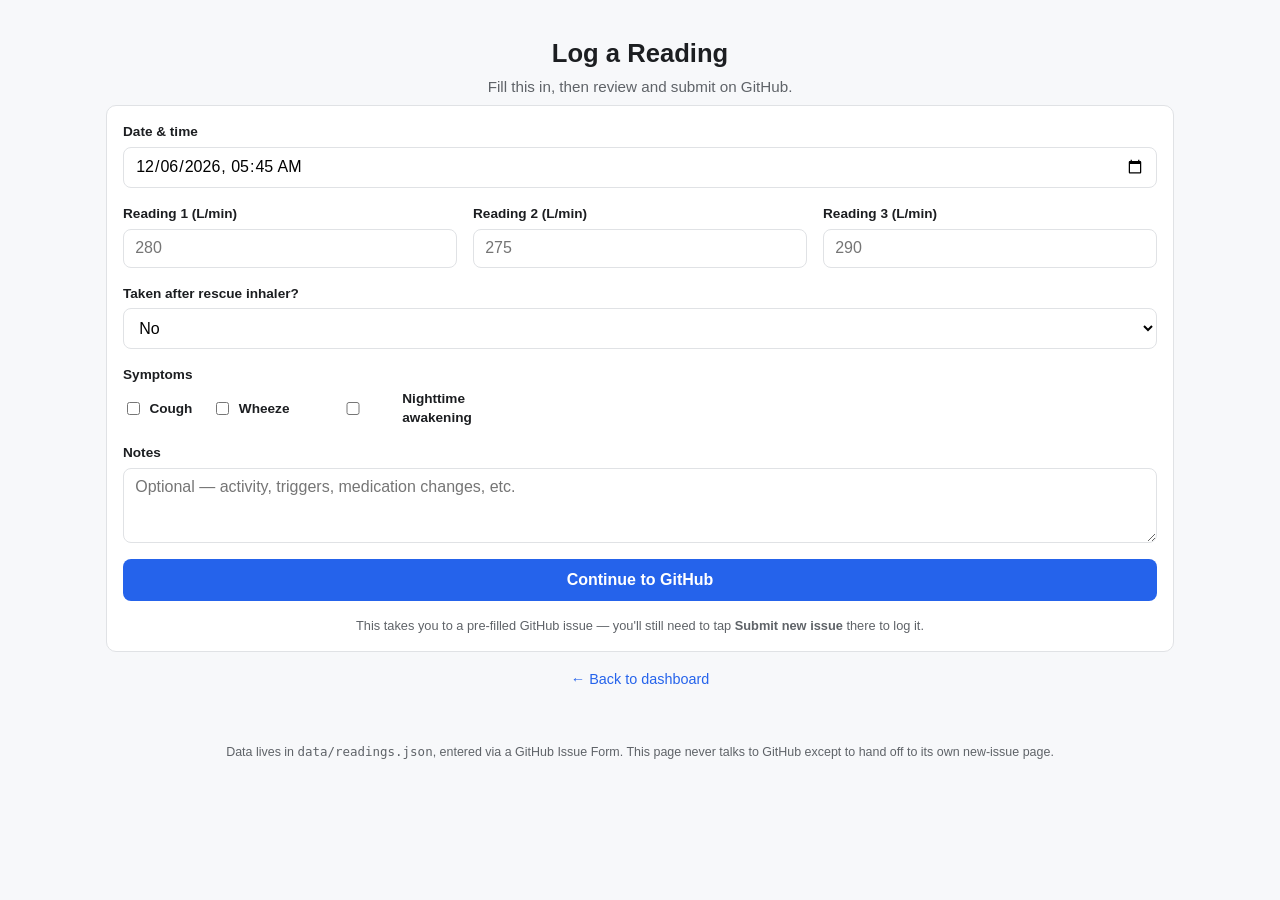
==== log.html @ c241e9ba "Remove beforeRescue — only after-rescue readings matter for tracking Dropped the "Taken before rescu" ====
<!doctype html>
<html lang="en">
<head>
  <meta charset="utf-8" />
  <meta name="viewport" content="width=device-width, initial-scale=1" />
  <title>Log a Reading — Peak Flow Tracker</title>
  <meta name="description" content="Log a peak flow reading with native date/time pickers, then finish on GitHub." />
  <link rel="stylesheet" href="assets/style.css" />
</head>
<body>
  <div class="wrap">
    <header class="site-header">
      <h1>Log a Reading</h1>
      <p>Fill this in, then review and submit on GitHub.</p>
    </header>

    <main>
      <form id="log-form" class="card form-card">
        <div class="field">
          <label for="entryDateTime">Date &amp; time</label>
          <input type="datetime-local" id="entryDateTime" required />
        </div>

        <div class="field-row">
          <div class="field">
            <label for="reading1">Reading 1 (L/min)</label>
            <input type="number" id="reading1" inputmode="numeric" placeholder="280" required />
          </div>
          <div class="field">
            <label for="reading2">Reading 2 (L/min)</label>
            <input type="number" id="reading2" inputmode="numeric" placeholder="275" required />
          </div>
          <div class="field">
            <label for="reading3">Reading 3 (L/min)</label>
            <input type="number" id="reading3" inputmode="numeric" placeholder="290" required />
          </div>
        </div>

        <div class="field">
          <label for="afterRescue">Taken after rescue inhaler?</label>
          <select id="afterRescue">
            <option value="No">No</option>
            <option value="Yes">Yes</option>
          </select>
        </div>

        <div id="after-rescue-fields" class="field-row" hidden>
          <div class="field">
            <label for="afterReading1">After-rescue reading 1</label>
            <input type="number" id="afterReading1" inputmode="numeric" placeholder="310" />
          </div>
          <div class="field">
            <label for="afterReading2">After-rescue reading 2</label>
            <input type="number" id="afterReading2" inputmode="numeric" placeholder="305" />
          </div>
          <div class="field">
            <label for="afterReading3">After-rescue reading 3</label>
            <input type="number" id="afterReading3" inputmode="numeric" placeholder="315" />
          </div>
        </div>

        <div class="field">
          <label>Symptoms</label>
          <div class="checkbox-row">
            <label class="checkbox-label"><input type="checkbox" name="symptom" value="Cough" /> Cough</label>
            <label class="checkbox-label"><input type="checkbox" name="symptom" value="Wheeze" /> Wheeze</label>
            <label class="checkbox-label"><input type="checkbox" name="symptom" value="Nighttime awakening" /> Nighttime awakening</label>
          </div>
        </div>

        <div class="field">
          <label for="notes">Notes</label>
          <textarea id="notes" rows="3" placeholder="Optional — activity, triggers, medication changes, etc."></textarea>
        </div>

        <button type="submit" class="submit-btn">Continue to GitHub</button>
        <p class="form-note">This takes you to a pre-filled GitHub issue — you'll still need to tap <strong>Submit new issue</strong> there to log it.</p>
      </form>

      <p class="back-link"><a href="index.html">&larr; Back to dashboard</a></p>
    </main>

    <footer class="site-footer">
      <p>Data lives in <code>data/readings.json</code>, entered via a GitHub Issue Form. This page never talks to GitHub except to hand off to its own new-issue page.</p>
    </footer>
  </div>

  <script src="assets/log.js"></script>
</body>
</html>
---- assets/style.css ----
:root {
  --green: #2e7d32;
  --green-bg: rgba(76, 175, 80, 0.18);
  --yellow: #b8860b;
  --yellow-bg: rgba(255, 193, 7, 0.2);
  --red: #c62828;
  --red-bg: rgba(244, 67, 54, 0.18);
  --ink: #1c1e21;
  --muted: #5f6368;
  --border: #e0e2e5;
  --bg: #f7f8fa;
  --card-bg: #ffffff;
  --accent: #2563eb;
}

* {
  box-sizing: border-box;
}

body {
  margin: 0;
  font-family: -apple-system, BlinkMacSystemFont, "Segoe UI", Roboto, Helvetica, Arial, sans-serif;
  background: var(--bg);
  color: var(--ink);
  line-height: 1.4;
}

.wrap {
  max-width: 1100px;
  margin: 0 auto;
  padding: 1rem;
}

header.site-header {
  padding: 1.25rem 1rem 0.5rem;
  text-align: center;
}

header.site-header h1 {
  margin: 0 0 0.25rem;
  font-size: 1.6rem;
}

header.site-header p {
  margin: 0;
  color: var(--muted);
  font-size: 0.95rem;
}

.header-cta {
  display: inline-block;
  margin-top: 0.75rem;
  padding: 0.5rem 1rem;
  border-radius: 999px;
  background: var(--accent);
  color: #fff;
  font-size: 0.85rem;
  font-weight: 600;
  text-decoration: none;
}

.card {
  background: var(--card-bg);
  border: 1px solid var(--border);
  border-radius: 10px;
  padding: 1rem;
  margin-bottom: 1rem;
}

.stats-grid {
  display: grid;
  grid-template-columns: repeat(2, 1fr);
  gap: 0.75rem;
}

@media (min-width: 720px) {
  .stats-grid {
    grid-template-columns: repeat(4, 1fr);
  }
}

.stat {
  background: var(--card-bg);
  border: 1px solid var(--border);
  border-radius: 10px;
  padding: 0.85rem;
  text-align: center;
}

.stat .value {
  font-size: 1.5rem;
  font-weight: 700;
}

.stat .label {
  font-size: 0.78rem;
  color: var(--muted);
  text-transform: uppercase;
  letter-spacing: 0.03em;
}

.stat.zone-green .value { color: var(--green); }
.stat.zone-yellow .value { color: var(--yellow); }
.stat.zone-red .value { color: var(--red); }

.chart-card {
  position: relative;
  height: 340px;
}

@media (min-width: 720px) {
  .chart-card {
    height: 420px;
  }
}

.legend {
  display: flex;
  flex-wrap: wrap;
  gap: 0.75rem;
  font-size: 0.8rem;
  color: var(--muted);
  margin-top: 0.5rem;
}

.legend span {
  display: inline-flex;
  align-items: center;
  gap: 0.35rem;
}

.legend .swatch {
  width: 10px;
  height: 10px;
  border-radius: 2px;
  display: inline-block;
}

.swatch.green { background: var(--green); }
.swatch.yellow { background: var(--yellow); }
.swatch.red { background: var(--red); }
.swatch.rescue { background: #ea580c; border-radius: 50%; }

.table-controls {
  display: flex;
  flex-wrap: wrap;
  gap: 0.6rem;
  margin-bottom: 0.75rem;
}

.table-controls input,
.table-controls select {
  padding: 0.5rem 0.6rem;
  border: 1px solid var(--border);
  border-radius: 8px;
  font-size: 0.9rem;
  background: #fff;
}

.table-controls input[type="text"] {
  flex: 1 1 200px;
}

.table-scroll {
  overflow-x: auto;
}

table.history {
  width: 100%;
  border-collapse: collapse;
  font-size: 0.85rem;
  min-width: 640px;
}

table.history th,
table.history td {
  padding: 0.5rem 0.6rem;
  border-bottom: 1px solid var(--border);
  text-align: left;
  white-space: nowrap;
}

table.history td.notes-cell {
  white-space: normal;
  min-width: 160px;
}

table.history th {
  cursor: pointer;
  user-select: none;
  color: var(--muted);
  font-size: 0.75rem;
  text-transform: uppercase;
  letter-spacing: 0.03em;
  position: sticky;
  top: 0;
  background: var(--card-bg);
}

table.history th.sorted::after {
  content: " \2195";
}

.zone-pill {
  display: inline-block;
  padding: 0.15rem 0.55rem;
  border-radius: 999px;
  font-size: 0.75rem;
  font-weight: 600;
}

.zone-pill.green { background: var(--green-bg); color: var(--green); }
.zone-pill.yellow { background: var(--yellow-bg); color: var(--yellow); }
.zone-pill.red { background: var(--red-bg); color: var(--red); }

.rescue-badge {
  color: #ea580c;
  font-weight: 600;
}

.empty-state {
  text-align: center;
  color: var(--muted);
  padding: 2rem 1rem;
}

footer.site-footer {
  text-align: center;
  color: var(--muted);
  font-size: 0.78rem;
  padding: 1.5rem 1rem 2rem;
}

.form-card {
  display: flex;
  flex-direction: column;
  gap: 1rem;
}

.field {
  display: flex;
  flex-direction: column;
  gap: 0.35rem;
  flex: 1 1 0;
}

.field-row {
  display: flex;
  flex-direction: column;
  gap: 1rem;
}

@media (min-width: 560px) {
  .field-row {
    flex-direction: row;
  }
}

.field-row[hidden] {
  display: none;
}

.field label {
  font-size: 0.85rem;
  font-weight: 600;
  color: var(--ink);
}

.field input,
.field select,
.field textarea {
  padding: 0.6rem 0.7rem;
  border: 1px solid var(--border);
  border-radius: 8px;
  font-size: 1rem;
  background: #fff;
  font-family: inherit;
  width: 100%;
}

.field textarea {
  resize: vertical;
}

.checkbox-row {
  display: flex;
  flex-wrap: wrap;
  gap: 0.75rem 1.25rem;
}

.checkbox-label {
  display: inline-flex;
  align-items: center;
  gap: 0.4rem;
  font-size: 0.9rem;
  font-weight: 400;
}

.submit-btn {
  padding: 0.75rem 1rem;
  border: none;
  border-radius: 8px;
  background: var(--accent);
  color: #fff;
  font-size: 1rem;
  font-weight: 600;
  cursor: pointer;
}

.submit-btn:active {
  opacity: 0.85;
}

.form-note {
  margin: 0;
  font-size: 0.8rem;
  color: var(--muted);
  text-align: center;
}

.back-link {
  text-align: center;
  margin-top: 0.5rem;
}

.back-link a {
  color: var(--accent);
  text-decoration: none;
  font-size: 0.9rem;
}
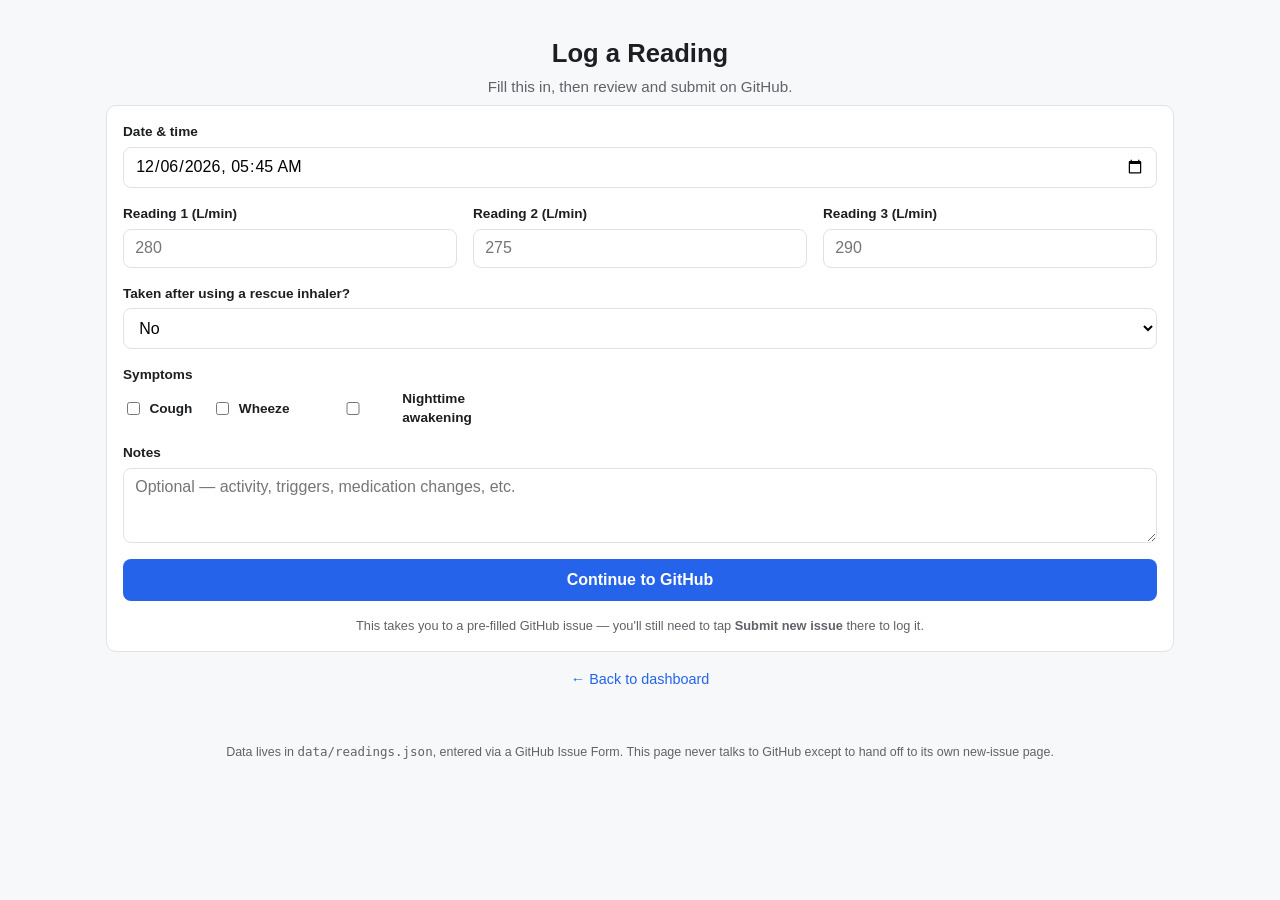
==== commit 56e42a57: "Simplify afterRescue: one set of readings, just flag if post-inhaler Dropped the embedded second rea" ====
--- a/log.html
+++ b/log.html
@@ -37,26 +37,11 @@
         </div>
 
         <div class="field">
-          <label for="afterRescue">Taken after rescue inhaler?</label>
+          <label for="afterRescue">Taken after using a rescue inhaler?</label>
           <select id="afterRescue">
             <option value="No">No</option>
             <option value="Yes">Yes</option>
           </select>
-        </div>
-
-        <div id="after-rescue-fields" class="field-row" hidden>
-          <div class="field">
-            <label for="afterReading1">After-rescue reading 1</label>
-            <input type="number" id="afterReading1" inputmode="numeric" placeholder="310" />
-          </div>
-          <div class="field">
-            <label for="afterReading2">After-rescue reading 2</label>
-            <input type="number" id="afterReading2" inputmode="numeric" placeholder="305" />
-          </div>
-          <div class="field">
-            <label for="afterReading3">After-rescue reading 3</label>
-            <input type="number" id="afterReading3" inputmode="numeric" placeholder="315" />
-          </div>
         </div>
 
         <div class="field">
--- a/assets/style.css
+++ b/assets/style.css
@@ -139,7 +139,6 @@
 .swatch.green { background: var(--green); }
 .swatch.yellow { background: var(--yellow); }
 .swatch.red { background: var(--red); }
-.swatch.rescue { background: #ea580c; border-radius: 50%; }
 
 .table-controls {
   display: flex;
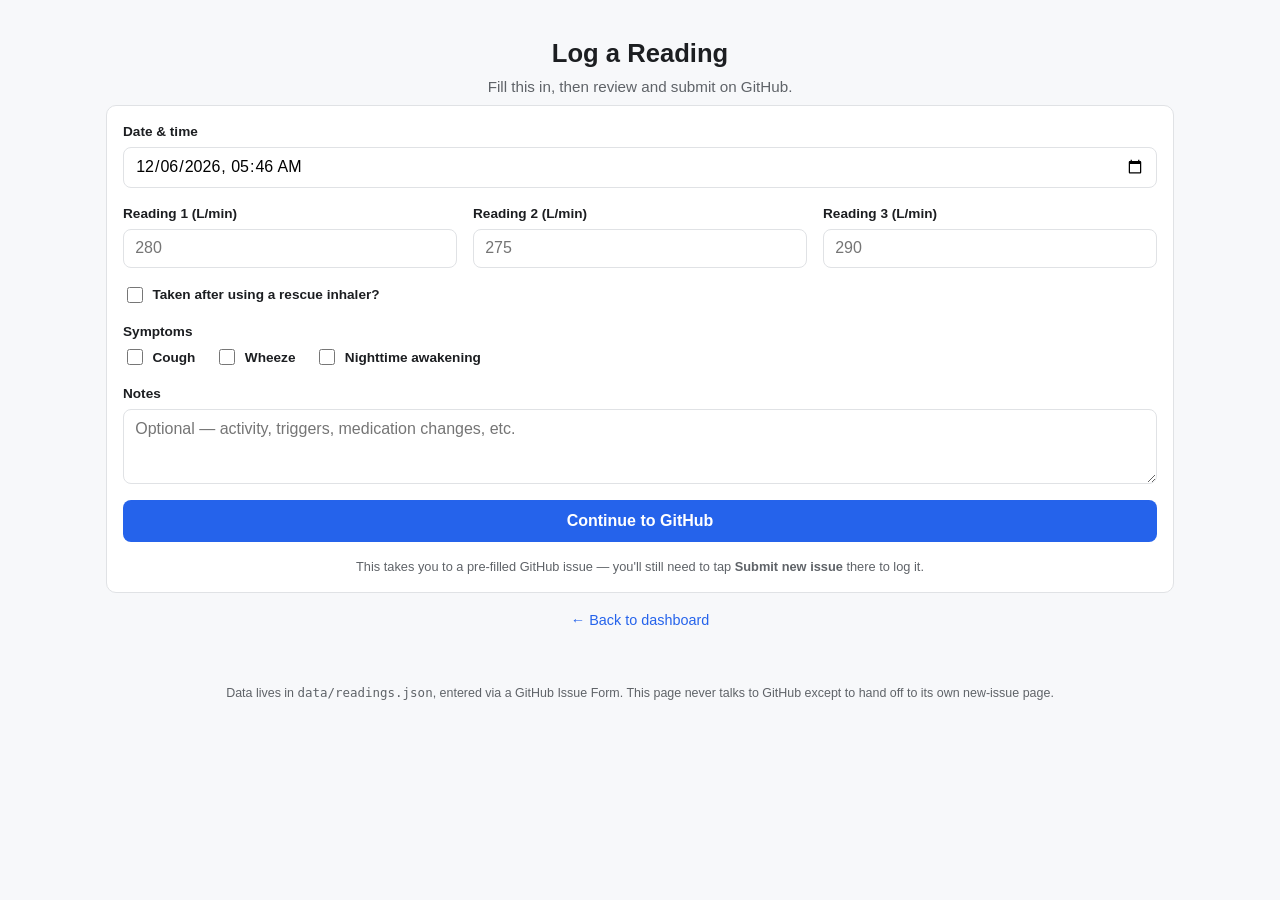
==== commit ef58ccdc: "log.html: switch afterRescue from a dropdown to a checkbox One tap instead of opening a select menu." ====
--- a/log.html
+++ b/log.html
@@ -37,11 +37,7 @@
         </div>
 
         <div class="field">
-          <label for="afterRescue">Taken after using a rescue inhaler?</label>
-          <select id="afterRescue">
-            <option value="No">No</option>
-            <option value="Yes">Yes</option>
-          </select>
+          <label class="checkbox-label"><input type="checkbox" id="afterRescue" /> Taken after using a rescue inhaler?</label>
         </div>
 
         <div class="field">
--- a/assets/style.css
+++ b/assets/style.css
@@ -265,7 +265,7 @@
   color: var(--ink);
 }
 
-.field input,
+.field input:not([type="checkbox"]):not([type="radio"]),
 .field select,
 .field textarea {
   padding: 0.6rem 0.7rem;
@@ -277,6 +277,12 @@
   width: 100%;
 }
 
+.field input[type="checkbox"] {
+  width: 16px;
+  height: 16px;
+  flex: 0 0 auto;
+}
+
 .field textarea {
   resize: vertical;
 }
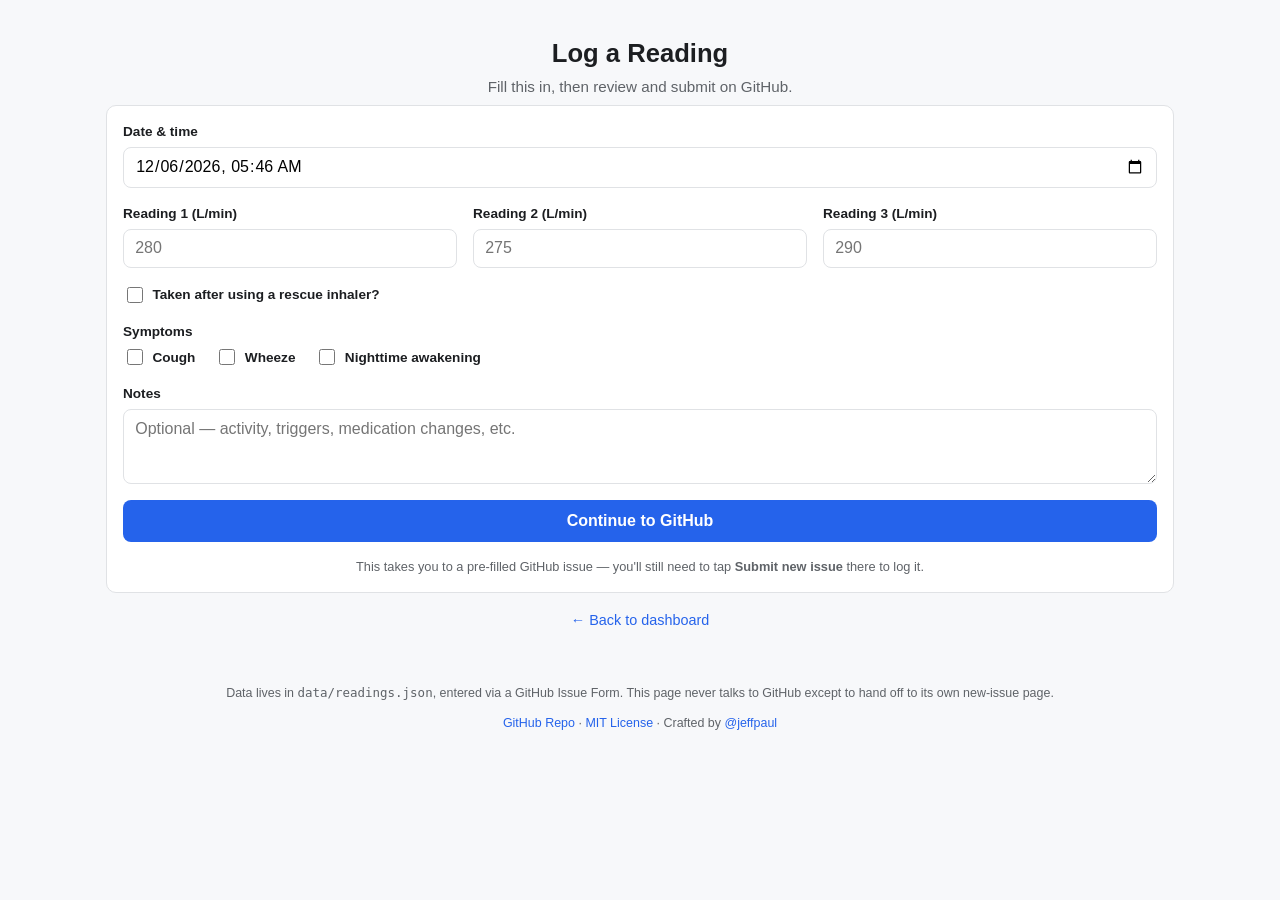
==== commit 352bfe08: "Add repo/license/credit links to the footer on both pages Footer now reads: GitHub Repo · MIT Licens" ====
--- a/log.html
+++ b/log.html
@@ -63,6 +63,13 @@
 
     <footer class="site-footer">
       <p>Data lives in <code>data/readings.json</code>, entered via a GitHub Issue Form. This page never talks to GitHub except to hand off to its own new-issue page.</p>
+      <p>
+        <a href="https://github.com/jeffpaul/peak-flow-tracker">GitHub Repo</a>
+        ·
+        <a href="https://github.com/jeffpaul/peak-flow-tracker/blob/main/LICENSE">MIT License</a>
+        ·
+        Crafted by <a href="https://github.com/jeffpaul">@jeffpaul</a>
+      </p>
     </footer>
   </div>
 
--- a/assets/style.css
+++ b/assets/style.css
@@ -223,11 +223,40 @@
   padding: 2rem 1rem;
 }
 
+.pagination {
+  display: flex;
+  align-items: center;
+  justify-content: space-between;
+  gap: 0.75rem;
+  margin-top: 0.9rem;
+  font-size: 0.85rem;
+  color: var(--muted);
+}
+
+.pagination button {
+  padding: 0.45rem 0.8rem;
+  border: 1px solid var(--border);
+  border-radius: 8px;
+  background: #fff;
+  font-size: 0.85rem;
+  cursor: pointer;
+}
+
+.pagination button:disabled {
+  opacity: 0.4;
+  cursor: default;
+}
+
 footer.site-footer {
   text-align: center;
   color: var(--muted);
   font-size: 0.78rem;
   padding: 1.5rem 1rem 2rem;
+}
+
+footer.site-footer a {
+  color: var(--accent);
+  text-decoration: none;
 }
 
 .form-card {
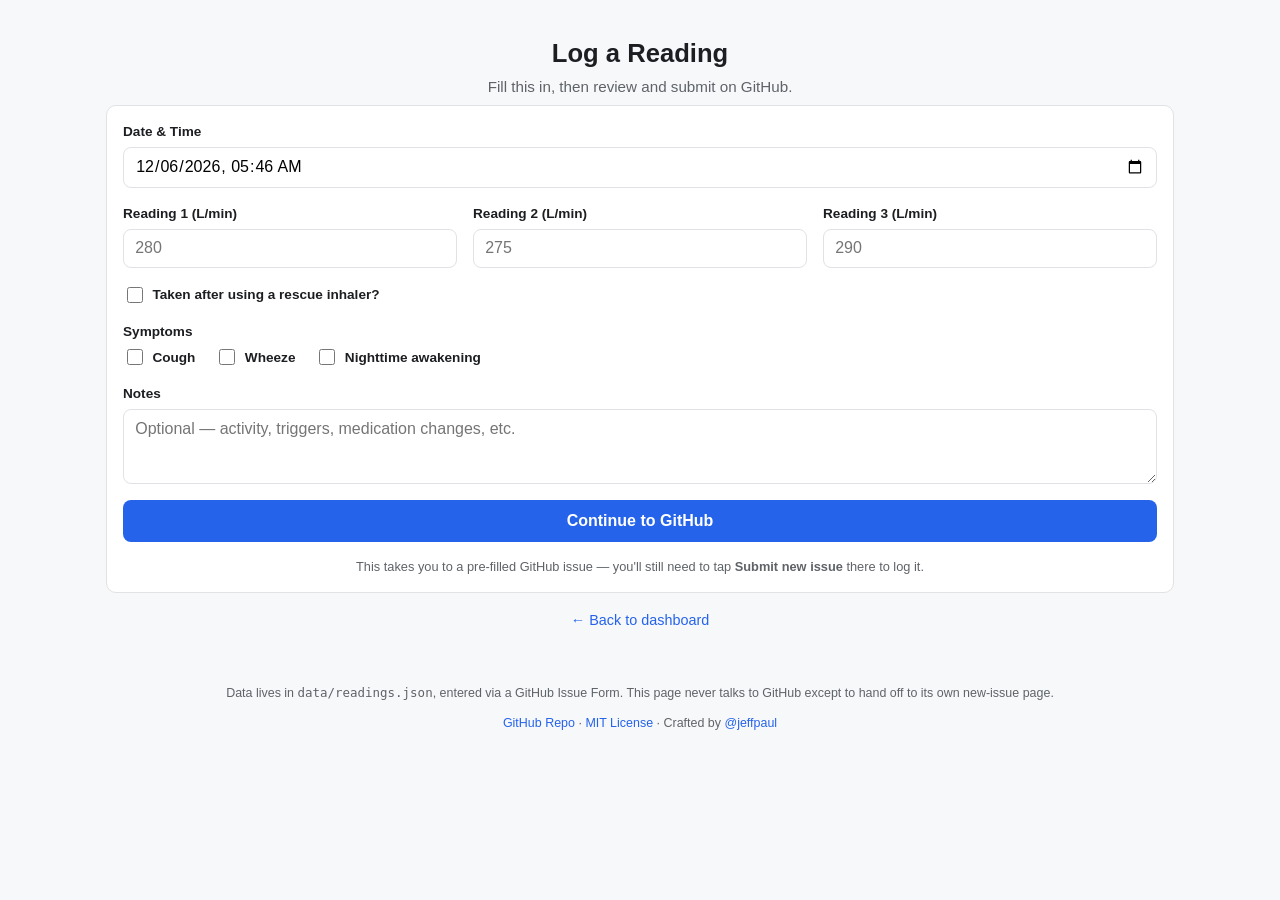
==== commit d3302d36: "log.html: capitalize "Date & Time" label, fix input width on mobile - Label now reads "Date & Time" " ====
--- a/log.html
+++ b/log.html
@@ -17,7 +17,7 @@
     <main>
       <form id="log-form" class="card form-card">
         <div class="field">
-          <label for="entryDateTime">Date &amp; time</label>
+          <label for="entryDateTime">Date &amp; Time</label>
           <input type="datetime-local" id="entryDateTime" required />
         </div>
 
--- a/assets/style.css
+++ b/assets/style.css
@@ -304,6 +304,8 @@
   background: #fff;
   font-family: inherit;
   width: 100%;
+  min-width: 0;
+  max-width: 100%;
 }
 
 .field input[type="checkbox"] {
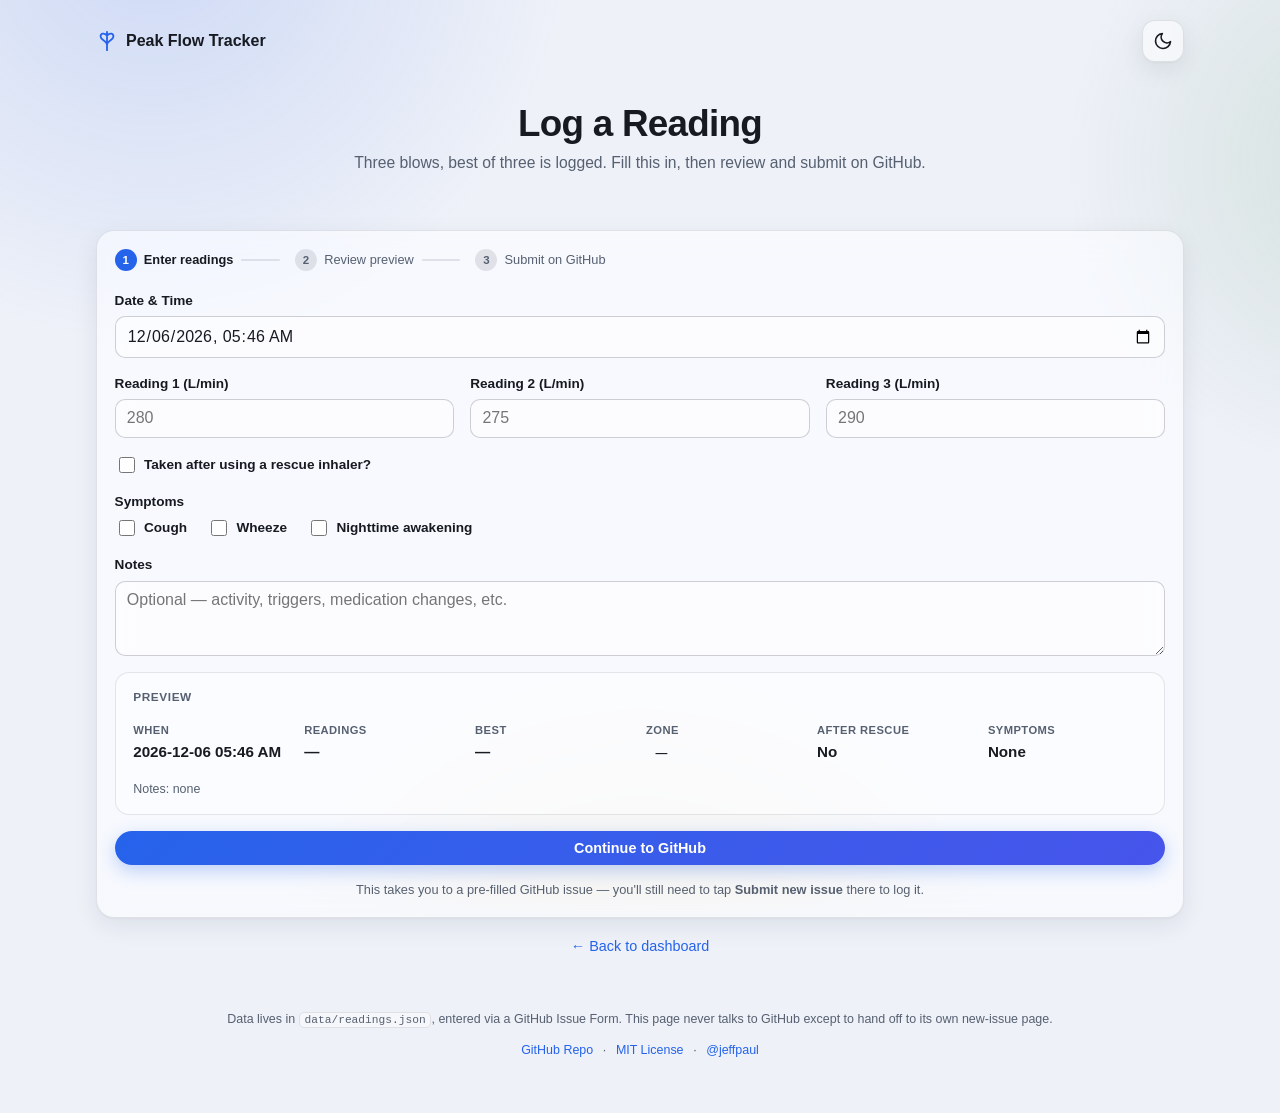
==== commit 8a66b746: "Rework dashboard and log page: stats, theming, chart types, CSV export" ====
--- a/log.html
+++ b/log.html
@@ -5,73 +5,138 @@
   <meta name="viewport" content="width=device-width, initial-scale=1" />
   <title>Log a Reading — Peak Flow Tracker</title>
   <meta name="description" content="Log a peak flow reading with native date/time pickers, then finish on GitHub." />
+  <link rel="icon" type="image/svg+xml" href="assets/favicon.svg" />
+  <link rel="apple-touch-icon" href="assets/apple-touch-icon.png" />
   <link rel="stylesheet" href="assets/style.css" />
+  <script src="assets/theme.js"></script>
 </head>
 <body>
+  <a class="skip-link" href="#main">Skip to content</a>
+
   <div class="wrap">
     <header class="site-header">
-      <h1>Log a Reading</h1>
-      <p>Fill this in, then review and submit on GitHub.</p>
+      <div class="topbar">
+        <a class="brand" href="index.html">
+          <svg viewBox="0 0 24 24" fill="none" stroke="currentColor" stroke-width="2" stroke-linecap="round" stroke-linejoin="round" aria-hidden="true">
+            <path d="M12 2v20M12 6c-3.5-3.5-7-2-7 1 0 4 7 5 7 9m0-10c3.5-3.5 7-2 7 1 0 4-7 5-7 9" />
+          </svg>
+          Peak Flow Tracker
+        </a>
+        <button id="theme-toggle" class="theme-toggle" type="button" aria-pressed="false" aria-label="Toggle color theme">
+          <svg class="icon-moon" viewBox="0 0 24 24" fill="none" stroke="currentColor" stroke-width="2" stroke-linecap="round" stroke-linejoin="round" aria-hidden="true">
+            <path d="M21 12.8A9 9 0 1 1 11.2 3a7 7 0 0 0 9.8 9.8z" />
+          </svg>
+          <svg class="icon-sun" viewBox="0 0 24 24" fill="none" stroke="currentColor" stroke-width="2" stroke-linecap="round" stroke-linejoin="round" aria-hidden="true">
+            <circle cx="12" cy="12" r="4" />
+            <path d="M12 2v2m0 16v2M4.9 4.9l1.4 1.4m11.4 11.4 1.4 1.4M2 12h2m16 0h2M4.9 19.1l1.4-1.4m11.4-11.4 1.4-1.4" />
+          </svg>
+        </button>
+      </div>
+      <div class="hero">
+        <h1>Log a Reading</h1>
+        <p class="hero-sub">Three blows, best of three is logged. Fill this in, then review and submit on GitHub.</p>
+      </div>
     </header>
 
-    <main>
-      <form id="log-form" class="card form-card">
-        <div class="field">
-          <label for="entryDateTime">Date &amp; Time</label>
-          <input type="datetime-local" id="entryDateTime" required />
-        </div>
+    <main id="main" tabindex="-1">
+      <section class="card form-card" aria-label="Log a reading form">
+        <ol class="steps" aria-label="Logging steps">
+          <li class="step is-active"><span>1</span> Enter readings</li>
+          <li class="step"><span>2</span> Review preview</li>
+          <li class="step"><span>3</span> Submit on GitHub</li>
+        </ol>
 
-        <div class="field-row">
+        <form id="log-form" class="form-card" novalidate>
+          <div class="field" id="field-datetime">
+            <label for="entryDateTime">Date &amp; Time</label>
+            <input type="datetime-local" id="entryDateTime" required />
+          </div>
+
+          <div class="field-row">
+            <div class="field" id="field-reading1">
+              <label for="reading1">Reading 1 (L/min)</label>
+              <input type="number" id="reading1" inputmode="numeric" placeholder="280" min="60" max="800" step="1" required />
+            </div>
+            <div class="field" id="field-reading2">
+              <label for="reading2">Reading 2 (L/min)</label>
+              <input type="number" id="reading2" inputmode="numeric" placeholder="275" min="60" max="800" step="1" required />
+            </div>
+            <div class="field" id="field-reading3">
+              <label for="reading3">Reading 3 (L/min)</label>
+              <input type="number" id="reading3" inputmode="numeric" placeholder="290" min="60" max="800" step="1" required />
+            </div>
+          </div>
+
           <div class="field">
-            <label for="reading1">Reading 1 (L/min)</label>
-            <input type="number" id="reading1" inputmode="numeric" placeholder="280" required />
+            <label class="checkbox-label"><input type="checkbox" id="afterRescue" /> Taken after using a rescue inhaler?</label>
           </div>
+
           <div class="field">
-            <label for="reading2">Reading 2 (L/min)</label>
-            <input type="number" id="reading2" inputmode="numeric" placeholder="275" required />
+            <label>Symptoms</label>
+            <div class="checkbox-row">
+              <label class="checkbox-label"><input type="checkbox" name="symptom" value="Cough" /> Cough</label>
+              <label class="checkbox-label"><input type="checkbox" name="symptom" value="Wheeze" /> Wheeze</label>
+              <label class="checkbox-label"><input type="checkbox" name="symptom" value="Nighttime awakening" /> Nighttime awakening</label>
+            </div>
           </div>
+
           <div class="field">
-            <label for="reading3">Reading 3 (L/min)</label>
-            <input type="number" id="reading3" inputmode="numeric" placeholder="290" required />
+            <label for="notes">Notes</label>
+            <textarea id="notes" rows="3" placeholder="Optional — activity, triggers, medication changes, etc."></textarea>
           </div>
-        </div>
 
-        <div class="field">
-          <label class="checkbox-label"><input type="checkbox" id="afterRescue" /> Taken after using a rescue inhaler?</label>
-        </div>
+          <div class="preview" id="preview" aria-label="Preview of this reading">
+            <p class="preview-title">Preview</p>
+            <dl class="preview-grid">
+              <div class="preview-item">
+                <dt>When</dt>
+                <dd id="preview-datetime">—</dd>
+              </div>
+              <div class="preview-item">
+                <dt>Readings</dt>
+                <dd id="preview-readings">—</dd>
+              </div>
+              <div class="preview-item">
+                <dt>Best</dt>
+                <dd id="preview-best">—</dd>
+              </div>
+              <div class="preview-item">
+                <dt>Zone</dt>
+                <dd><span id="preview-zone" class="zone-pill">—</span></dd>
+              </div>
+              <div class="preview-item">
+                <dt>After rescue</dt>
+                <dd id="preview-rescue">No</dd>
+              </div>
+              <div class="preview-item">
+                <dt>Symptoms</dt>
+                <dd id="preview-symptoms">None</dd>
+              </div>
+            </dl>
+            <p class="preview-note" id="preview-notes-line">Notes: none</p>
+          </div>
 
-        <div class="field">
-          <label>Symptoms</label>
-          <div class="checkbox-row">
-            <label class="checkbox-label"><input type="checkbox" name="symptom" value="Cough" /> Cough</label>
-            <label class="checkbox-label"><input type="checkbox" name="symptom" value="Wheeze" /> Wheeze</label>
-            <label class="checkbox-label"><input type="checkbox" name="symptom" value="Nighttime awakening" /> Nighttime awakening</label>
-          </div>
-        </div>
-
-        <div class="field">
-          <label for="notes">Notes</label>
-          <textarea id="notes" rows="3" placeholder="Optional — activity, triggers, medication changes, etc."></textarea>
-        </div>
-
-        <button type="submit" class="submit-btn">Continue to GitHub</button>
-        <p class="form-note">This takes you to a pre-filled GitHub issue — you'll still need to tap <strong>Submit new issue</strong> there to log it.</p>
-      </form>
+          <button type="submit" class="submit-btn">Continue to GitHub</button>
+          <p class="form-note">This takes you to a pre-filled GitHub issue — you'll still need to tap <strong>Submit new issue</strong> there to log it.</p>
+        </form>
+      </section>
 
       <p class="back-link"><a href="index.html">&larr; Back to dashboard</a></p>
     </main>
 
     <footer class="site-footer">
       <p>Data lives in <code>data/readings.json</code>, entered via a GitHub Issue Form. This page never talks to GitHub except to hand off to its own new-issue page.</p>
-      <p>
+      <div class="foot-links">
         <a href="https://github.com/jeffpaul/peak-flow-tracker">GitHub Repo</a>
-        ·
+        <span aria-hidden="true">·</span>
         <a href="https://github.com/jeffpaul/peak-flow-tracker/blob/main/LICENSE">MIT License</a>
-        ·
-        Crafted by <a href="https://github.com/jeffpaul">@jeffpaul</a>
-      </p>
+        <span aria-hidden="true">·</span>
+        <a href="https://github.com/jeffpaul">@jeffpaul</a>
+      </div>
     </footer>
   </div>
+
+  <div id="live-region" class="sr-only" aria-live="polite"></div>
 
   <script src="assets/log.js"></script>
 </body>
--- a/assets/style.css
+++ b/assets/style.css
@@ -1,70 +1,555 @@
+/* ==========================================================================
+   Peak Flow Tracker — design system
+   ========================================================================== */
+
+/* 1. Tokens & themes ---------------------------------------------------- */
 :root {
-  --green: #2e7d32;
-  --green-bg: rgba(76, 175, 80, 0.18);
-  --yellow: #b8860b;
-  --yellow-bg: rgba(255, 193, 7, 0.2);
-  --red: #c62828;
-  --red-bg: rgba(244, 67, 54, 0.18);
-  --ink: #1c1e21;
-  --muted: #5f6368;
-  --border: #e0e2e5;
-  --bg: #f7f8fa;
-  --card-bg: #ffffff;
+  color-scheme: light;
+  --bg: #eef1f8;
+  --card-bg: rgba(255, 255, 255, 0.55);
+  --card-bg-solid: #f7f9fc;
+  --stat-bg: rgba(255, 255, 255, 0.45);
+  --border: rgba(15, 23, 42, 0.1);
+  --border-strong: rgba(15, 23, 42, 0.2);
+  --text: #171a21;
+  --muted: #566070;
   --accent: #2563eb;
-}
-
+  --accent-soft: rgba(37, 99, 235, 0.12);
+  --green: #2f7d3c;
+  --yellow: #a06a00;
+  --red: #c2372b;
+  --green-bg: rgba(47, 125, 60, 0.12);
+  --yellow-bg: rgba(160, 106, 0, 0.14);
+  --red-bg: rgba(194, 55, 43, 0.12);
+  --row-red-bg: rgba(194, 55, 43, 0.05);
+  --row-yellow-bg: rgba(210, 145, 0, 0.06);
+  --glow-a: rgba(37, 99, 235, 0.16);
+  --glow-b: rgba(47, 125, 60, 0.14);
+  --glow-c: rgba(200, 140, 0, 0.16);
+  --shadow: 0 1px 2px rgba(15, 23, 42, 0.04), 0 8px 24px rgba(15, 23, 42, 0.08);
+  --shadow-lift: 0 2px 4px rgba(15, 23, 42, 0.06), 0 16px 40px rgba(15, 23, 42, 0.14);
+  --ring: 0 0 0 3px var(--accent-soft);
+}
+
+[data-theme="dark"] {
+  color-scheme: dark;
+  --bg: #0b1020;
+  --card-bg: rgba(255, 255, 255, 0.06);
+  --card-bg-solid: #141b2d;
+  --stat-bg: rgba(255, 255, 255, 0.045);
+  --border: rgba(255, 255, 255, 0.1);
+  --border-strong: rgba(255, 255, 255, 0.22);
+  --text: #e7ebf4;
+  --muted: #9aa5b8;
+  --accent: #7aa8ff;
+  --accent-soft: rgba(122, 168, 255, 0.16);
+  --green: #6cc97a;
+  --yellow: #e7c25f;
+  --red: #ff7a6b;
+  --green-bg: rgba(108, 201, 122, 0.16);
+  --yellow-bg: rgba(231, 194, 95, 0.16);
+  --red-bg: rgba(255, 122, 107, 0.16);
+  --row-red-bg: rgba(255, 122, 107, 0.09);
+  --row-yellow-bg: rgba(231, 194, 95, 0.08);
+  --glow-a: rgba(59, 130, 246, 0.24);
+  --glow-b: rgba(34, 197, 94, 0.16);
+  --glow-c: rgba(234, 179, 8, 0.14);
+  --shadow: 0 1px 2px rgba(0, 0, 0, 0.3), 0 10px 28px rgba(0, 0, 0, 0.35);
+  --shadow-lift: 0 2px 4px rgba(0, 0, 0, 0.35), 0 18px 44px rgba(0, 0, 0, 0.5);
+  --ring: 0 0 0 3px rgba(122, 168, 255, 0.25);
+}
+
+/* 2. Base ----------------------------------------------------------------- */
 * {
   box-sizing: border-box;
 }
 
+html {
+  scroll-behavior: smooth;
+}
+
 body {
   margin: 0;
+  min-height: 100vh;
   font-family: -apple-system, BlinkMacSystemFont, "Segoe UI", Roboto, Helvetica, Arial, sans-serif;
-  background: var(--bg);
-  color: var(--ink);
-  line-height: 1.4;
-}
-
+  color: var(--text);
+  background-color: var(--bg);
+  line-height: 1.45;
+  transition: background-color 0.3s ease, color 0.3s ease;
+}
+
+body::before {
+  content: "";
+  position: fixed;
+  inset: 0;
+  z-index: -1;
+  pointer-events: none;
+  background:
+    radial-gradient(42rem 42rem at 12% -8%, var(--glow-a), transparent 62%),
+    radial-gradient(36rem 36rem at 108% 18%, var(--glow-b), transparent 55%),
+    radial-gradient(42rem 42rem at 50% 120%, var(--glow-c), transparent 60%);
+  animation: aurora 40s ease-in-out infinite alternate;
+  will-change: transform;
+}
+
+@keyframes aurora {
+  0% { transform: translate3d(0, 0, 0) scale(1); }
+  50% { transform: translate3d(1.5%, -1%, 0) scale(1.04); }
+  100% { transform: translate3d(-1.5%, 1%, 0) scale(1.02); }
+}
+
+h1, h2, h3 {
+  line-height: 1.2;
+}
+
+a {
+  color: var(--accent);
+}
+
+:focus-visible {
+  outline: 2px solid var(--accent);
+  outline-offset: 2px;
+  border-radius: 4px;
+}
+
+code {
+  background: var(--stat-bg);
+  border: 1px solid var(--border);
+  border-radius: 5px;
+  padding: 0.05rem 0.3rem;
+  font-size: 0.9em;
+}
+
+/* 3. Layout ---------------------------------------------------------------- */
 .wrap {
-  max-width: 1100px;
+  max-width: 1120px;
   margin: 0 auto;
-  padding: 1rem;
-}
-
-header.site-header {
-  padding: 1.25rem 1rem 0.5rem;
+  padding: 1rem 1rem 2rem;
+}
+
+.site-header {
+  padding: 0.25rem 0 1rem;
+}
+
+.topbar {
+  display: flex;
+  align-items: center;
+  justify-content: space-between;
+  gap: 1rem;
+  margin-bottom: 1.5rem;
+}
+
+.brand {
+  display: inline-flex;
+  align-items: center;
+  gap: 0.5rem;
+  font-weight: 700;
+  font-size: 1rem;
+  color: var(--text);
+  text-decoration: none;
+}
+
+.brand svg {
+  width: 22px;
+  height: 22px;
+  color: var(--accent);
+}
+
+.hero {
   text-align: center;
-}
-
-header.site-header h1 {
-  margin: 0 0 0.25rem;
-  font-size: 1.6rem;
-}
-
-header.site-header p {
-  margin: 0;
-  color: var(--muted);
-  font-size: 0.95rem;
-}
-
-.header-cta {
-  display: inline-block;
-  margin-top: 0.75rem;
-  padding: 0.5rem 1rem;
-  border-radius: 999px;
+  padding: 1rem 0 1.5rem;
+  animation: rise 0.5s ease both;
+}
+
+.hero h1 {
+  margin: 0 0 0.35rem;
+  font-size: clamp(1.7rem, 4vw, 2.3rem);
+  letter-spacing: -0.02em;
+}
+
+.hero-sub {
+  margin: 0 0 1rem;
+  color: var(--muted);
+  font-size: 0.98rem;
+}
+
+.site-footer {
+  text-align: center;
+  color: var(--muted);
+  font-size: 0.78rem;
+  padding: 1.5rem 1rem 1rem;
+}
+
+.site-footer a {
+  color: var(--accent);
+  text-decoration: none;
+}
+
+.site-footer .foot-links {
+  display: flex;
+  flex-wrap: wrap;
+  gap: 0.6rem;
+  justify-content: center;
+  margin-bottom: 0.4rem;
+}
+
+/* 4. Accessibility helpers ------------------------------------------------- */
+.sr-only {
+  position: absolute;
+  width: 1px;
+  height: 1px;
+  padding: 0;
+  margin: -1px;
+  overflow: hidden;
+  clip: rect(0 0 0 0);
+  white-space: nowrap;
+  border: 0;
+}
+
+.skip-link {
+  position: absolute;
+  left: 1rem;
+  top: -100%;
+  z-index: 100;
   background: var(--accent);
   color: #fff;
+  padding: 0.6rem 1rem;
+  border-radius: 8px;
+  font-size: 0.9rem;
+  font-weight: 600;
+  text-decoration: none;
+  transition: top 0.2s ease;
+}
+
+.skip-link:focus {
+  top: 1rem;
+  color: #fff;
+}
+
+main:focus {
+  outline: none;
+}
+
+/* 5. Components ------------------------------------------------------------ */
+.card {
+  background: var(--card-bg);
+  -webkit-backdrop-filter: blur(16px) saturate(1.5);
+  backdrop-filter: blur(16px) saturate(1.5);
+  border: 1px solid var(--border);
+  border-radius: 18px;
+  padding: 1.1rem;
+  margin-bottom: 1rem;
+  box-shadow: var(--shadow);
+  animation: rise 0.45s ease both;
+}
+
+@supports not ((backdrop-filter: blur(1px)) or (-webkit-backdrop-filter: blur(1px))) {
+  .card {
+    background: var(--card-bg-solid);
+  }
+}
+
+.card:nth-child(2) { animation-delay: 0.05s; }
+.card:nth-child(3) { animation-delay: 0.1s; }
+.card:nth-child(4) { animation-delay: 0.15s; }
+
+@keyframes rise {
+  from { opacity: 0; transform: translateY(8px); }
+  to { opacity: 1; transform: translateY(0); }
+}
+
+.button,
+.header-cta,
+.submit-btn {
+  display: inline-flex;
+  align-items: center;
+  justify-content: center;
+  gap: 0.4rem;
+  border-radius: 999px;
+  padding: 0.55rem 1.15rem;
+  font-size: 0.9rem;
+  font-weight: 600;
+  text-decoration: none;
+  cursor: pointer;
+  transition: transform 0.15s ease, box-shadow 0.2s ease, background-color 0.2s ease;
+}
+
+.header-cta,
+.submit-btn {
+  background: linear-gradient(135deg, var(--accent), color-mix(in srgb, var(--accent) 70%, #9333ea));
+  color: #fff;
+  border: none;
+  box-shadow: 0 6px 18px rgba(37, 99, 235, 0.28);
+}
+
+@supports not (background: color-mix(in srgb, red 50%, blue)) {
+  .header-cta,
+  .submit-btn {
+    background: var(--accent);
+  }
+}
+
+.header-cta:hover,
+.submit-btn:hover {
+  transform: translateY(-1px);
+  box-shadow: 0 10px 24px rgba(37, 99, 235, 0.34);
+}
+
+.header-cta:active,
+.submit-btn:active {
+  transform: translateY(0) scale(0.98);
+}
+
+.theme-toggle {
+  display: inline-flex;
+  align-items: center;
+  justify-content: center;
+  width: 42px;
+  height: 42px;
+  border-radius: 13px;
+  background: var(--card-bg);
+  -webkit-backdrop-filter: blur(10px);
+  backdrop-filter: blur(10px);
+  border: 1px solid var(--border);
+  color: var(--text);
+  cursor: pointer;
+  box-shadow: var(--shadow);
+  transition: transform 0.15s ease, background-color 0.2s ease;
+}
+
+.theme-toggle:hover {
+  transform: translateY(-1px) rotate(-6deg);
+}
+
+.theme-toggle:active {
+  transform: scale(0.94);
+}
+
+.theme-toggle svg {
+  width: 20px;
+  height: 20px;
+}
+
+.icon-sun { display: none; }
+.icon-moon { display: block; }
+
+[data-theme="dark"] .icon-sun { display: block; }
+[data-theme="dark"] .icon-moon { display: none; }
+
+.chip {
+  border: 1px solid var(--border);
+  background: transparent;
+  color: var(--muted);
+  border-radius: 999px;
+  padding: 0.4rem 0.85rem;
+  font-size: 0.82rem;
+  font-weight: 600;
+  cursor: pointer;
+  transition: background-color 0.15s ease, color 0.15s ease, transform 0.1s ease;
+}
+
+.chip:hover {
+  background: var(--stat-bg);
+  color: var(--text);
+}
+
+.chip:active {
+  transform: scale(0.96);
+}
+
+.chip.is-active {
+  background: var(--accent);
+  color: #fff;
+  border-color: transparent;
+}
+
+.zone-pill {
+  display: inline-block;
+  padding: 0.16rem 0.6rem;
+  border-radius: 999px;
+  font-size: 0.74rem;
+  font-weight: 700;
+  text-transform: capitalize;
+}
+
+.zone-pill.green { background: var(--green-bg); color: var(--green); }
+.zone-pill.yellow { background: var(--yellow-bg); color: var(--yellow); }
+.zone-pill.red { background: var(--red-bg); color: var(--red); }
+
+.rescue-badge {
+  color: #ea580c;
+  font-weight: 700;
+}
+
+.swatch {
+  width: 10px;
+  height: 10px;
+  border-radius: 3px;
+  display: inline-block;
+  flex: 0 0 auto;
+}
+
+.swatch.green { background: var(--green); }
+.swatch.yellow { background: var(--yellow); }
+.swatch.red { background: var(--red); }
+.swatch.accent { background: var(--accent); }
+.swatch.ma7 { background: var(--accent); opacity: 0.55; }
+.swatch.ma30 { background: var(--muted); }
+.swatch.band { background: var(--accent); opacity: 0.18; }
+
+.trend-up { color: var(--green); }
+.trend-down { color: var(--red); }
+.trend-flat { color: var(--muted); }
+
+.spark {
+  display: block;
+  width: 100%;
+  height: 34px;
+  margin-top: 0.5rem;
+}
+
+/* Inputs */
+.field label {
   font-size: 0.85rem;
   font-weight: 600;
-  text-decoration: none;
-}
-
-.card {
+  color: var(--text);
+}
+
+.field input:not([type="checkbox"]):not([type="radio"]),
+.field select,
+.field textarea,
+.date-field input,
+.table-controls input,
+.table-controls select {
+  padding: 0.6rem 0.7rem;
+  border: 1px solid var(--border-strong);
+  border-radius: 10px;
+  font-size: 1rem;
   background: var(--card-bg);
-  border: 1px solid var(--border);
-  border-radius: 10px;
-  padding: 1rem;
-  margin-bottom: 1rem;
+  color: var(--text);
+  font-family: inherit;
+  width: 100%;
+  min-width: 0;
+  max-width: 100%;
+  transition: border-color 0.15s ease, box-shadow 0.15s ease;
+}
+
+.field input:not([type="checkbox"]):not([type="radio"]):focus,
+.field select:focus,
+.field textarea:focus,
+.date-field input:focus,
+.table-controls input:focus,
+.table-controls select:focus {
+  outline: none;
+  border-color: var(--accent);
+  box-shadow: var(--ring);
+}
+
+.field textarea {
+  resize: vertical;
+}
+
+.field input[aria-invalid="true"],
+.field textarea[aria-invalid="true"] {
+  border-color: var(--red);
+}
+
+.field-error {
+  color: var(--red);
+  font-size: 0.78rem;
+  margin-top: 0.3rem;
+}
+
+.field-row {
+  display: flex;
+  flex-direction: column;
+  gap: 1rem;
+}
+
+@media (min-width: 560px) {
+  .field-row {
+    flex-direction: row;
+  }
+}
+
+.field-row[hidden] {
+  display: none;
+}
+
+.field {
+  display: flex;
+  flex-direction: column;
+  gap: 0.35rem;
+  flex: 1 1 0;
+}
+
+.field input[type="checkbox"] {
+  width: 16px;
+  height: 16px;
+  flex: 0 0 auto;
+  accent-color: var(--accent);
+}
+
+.checkbox-row {
+  display: flex;
+  flex-wrap: wrap;
+  gap: 0.75rem 1.25rem;
+}
+
+.checkbox-label {
+  display: inline-flex;
+  align-items: center;
+  gap: 0.4rem;
+  font-size: 0.9rem;
+  font-weight: 400;
+}
+
+/* 6. Dashboard -------------------------------------------------------------- */
+.filter-bar {
+  display: flex;
+  flex-wrap: wrap;
+  align-items: flex-end;
+  gap: 1rem;
+}
+
+.range-presets {
+  display: flex;
+  flex-wrap: wrap;
+  gap: 0.4rem;
+}
+
+.range-custom {
+  display: flex;
+  flex-wrap: wrap;
+  gap: 0.75rem;
+  margin-left: auto;
+}
+
+.date-field {
+  display: flex;
+  flex-direction: column;
+  gap: 0.3rem;
+  font-size: 0.78rem;
+  font-weight: 600;
+  color: var(--muted);
+  text-transform: uppercase;
+  letter-spacing: 0.03em;
+}
+
+.date-field input {
+  width: auto;
+  min-width: 150px;
+  font-size: 0.9rem;
+  text-transform: none;
+  letter-spacing: 0;
+  font-weight: 400;
+}
+
+.range-status {
+  flex-basis: 100%;
+  margin: 0;
+  font-size: 0.82rem;
+  color: var(--muted);
 }
 
 .stats-grid {
@@ -73,35 +558,98 @@
   gap: 0.75rem;
 }
 
-@media (min-width: 720px) {
+@media (min-width: 640px) {
   .stats-grid {
-    grid-template-columns: repeat(4, 1fr);
+    grid-template-columns: repeat(auto-fit, minmax(215px, 1fr));
   }
 }
 
 .stat {
-  background: var(--card-bg);
+  background: var(--stat-bg);
   border: 1px solid var(--border);
-  border-radius: 10px;
-  padding: 0.85rem;
+  border-radius: 14px;
+  padding: 0.9rem 0.95rem;
   text-align: center;
+  display: flex;
+  flex-direction: column;
+  justify-content: center;
+  min-height: 96px;
+  transition: transform 0.15s ease, box-shadow 0.2s ease;
+}
+
+.stat:hover {
+  transform: translateY(-2px);
+  box-shadow: var(--shadow);
 }
 
 .stat .value {
   font-size: 1.5rem;
-  font-weight: 700;
+  font-weight: 800;
+  letter-spacing: -0.02em;
+  font-variant-numeric: tabular-nums;
 }
 
 .stat .label {
-  font-size: 0.78rem;
+  font-size: 0.72rem;
   color: var(--muted);
   text-transform: uppercase;
-  letter-spacing: 0.03em;
+  letter-spacing: 0.04em;
+  font-weight: 600;
+}
+
+.stat .sub {
+  font-size: 0.74rem;
+  color: var(--muted);
+  margin-top: 0.15rem;
+  min-height: 1em;
 }
 
 .stat.zone-green .value { color: var(--green); }
 .stat.zone-yellow .value { color: var(--yellow); }
 .stat.zone-red .value { color: var(--red); }
+
+.zone-bar {
+  display: flex;
+  height: 8px;
+  border-radius: 999px;
+  overflow: hidden;
+  background: var(--border);
+  margin-bottom: 0.75rem;
+}
+
+.zone-bar span {
+  height: 100%;
+  transition: width 0.4s ease;
+}
+
+.zone-bar .z-green { background: var(--green); }
+.zone-bar .z-yellow { background: var(--yellow); }
+.zone-bar .z-red { background: var(--red); }
+
+.zone-rows {
+  display: flex;
+  flex-direction: column;
+  gap: 0.4rem;
+}
+
+.zone-row {
+  display: flex;
+  align-items: center;
+  gap: 0.5rem;
+  font-size: 0.85rem;
+}
+
+.zone-row .pct {
+  font-weight: 700;
+  margin-left: auto;
+  font-variant-numeric: tabular-nums;
+}
+
+.zone-row .delta {
+  min-width: 2.6em;
+  text-align: right;
+  font-size: 0.8rem;
+}
 
 .chart-card {
   position: relative;
@@ -114,10 +662,46 @@
   }
 }
 
+.chart-toolbar {
+  display: flex;
+  justify-content: flex-end;
+  margin-bottom: 0.6rem;
+}
+
+.chart-toolbar label {
+  display: inline-flex;
+  align-items: center;
+  gap: 0.5rem;
+  font-size: 0.82rem;
+  font-weight: 600;
+  color: var(--muted);
+}
+
+.chart-toolbar select {
+  padding: 0.4rem 0.7rem;
+  border: 1px solid var(--border-strong);
+  border-radius: 10px;
+  font-size: 0.85rem;
+  background: var(--card-bg);
+  color: var(--text);
+  font-family: inherit;
+  cursor: pointer;
+  transition: border-color 0.15s ease, box-shadow 0.15s ease;
+}
+
+.chart-toolbar select:focus-visible {
+  outline: 2px solid var(--accent);
+  outline-offset: 2px;
+}
+
+[hidden] {
+  display: none;
+}
+
 .legend {
   display: flex;
   flex-wrap: wrap;
-  gap: 0.75rem;
+  gap: 0.6rem 1rem;
   font-size: 0.8rem;
   color: var(--muted);
   margin-top: 0.5rem;
@@ -128,17 +712,6 @@
   align-items: center;
   gap: 0.35rem;
 }
-
-.legend .swatch {
-  width: 10px;
-  height: 10px;
-  border-radius: 2px;
-  display: inline-block;
-}
-
-.swatch.green { background: var(--green); }
-.swatch.yellow { background: var(--yellow); }
-.swatch.red { background: var(--red); }
 
 .table-controls {
   display: flex;
@@ -149,15 +722,34 @@
 
 .table-controls input,
 .table-controls select {
-  padding: 0.5rem 0.6rem;
-  border: 1px solid var(--border);
-  border-radius: 8px;
   font-size: 0.9rem;
-  background: #fff;
 }
 
 .table-controls input[type="text"] {
   flex: 1 1 200px;
+}
+
+.export-btn {
+  border: 1px solid var(--border);
+  background: transparent;
+  color: var(--muted);
+  border-radius: 999px;
+  padding: 0.4rem 0.85rem;
+  font-size: 0.82rem;
+  font-weight: 600;
+  font-family: inherit;
+  cursor: pointer;
+  white-space: nowrap;
+  transition: background-color 0.15s ease, color 0.15s ease, transform 0.1s ease;
+}
+
+.export-btn:hover {
+  background: var(--stat-bg);
+  color: var(--text);
+}
+
+.export-btn:active {
+  transform: scale(0.96);
 }
 
 .table-scroll {
@@ -167,60 +759,115 @@
 table.history {
   width: 100%;
   border-collapse: collapse;
-  font-size: 0.85rem;
-  min-width: 640px;
+  font-size: 0.86rem;
+  min-width: 680px;
 }
 
 table.history th,
 table.history td {
-  padding: 0.5rem 0.6rem;
+  padding: 0.55rem 0.65rem;
   border-bottom: 1px solid var(--border);
   text-align: left;
   white-space: nowrap;
 }
 
-table.history td.notes-cell {
-  white-space: normal;
-  min-width: 160px;
-}
-
 table.history th {
   cursor: pointer;
   user-select: none;
   color: var(--muted);
-  font-size: 0.75rem;
+  font-size: 0.72rem;
   text-transform: uppercase;
-  letter-spacing: 0.03em;
+  letter-spacing: 0.04em;
   position: sticky;
   top: 0;
+  z-index: 1;
   background: var(--card-bg);
+  -webkit-backdrop-filter: blur(10px);
+  backdrop-filter: blur(10px);
+}
+
+table.history th:hover {
+  color: var(--text);
+}
+
+table.history th.sorted {
+  color: var(--text);
 }
 
 table.history th.sorted::after {
-  content: " \2195";
-}
-
-.zone-pill {
-  display: inline-block;
-  padding: 0.15rem 0.55rem;
-  border-radius: 999px;
-  font-size: 0.75rem;
+  content: " ↑";
+}
+
+table.history th.sorted[aria-sort="descending"]::after {
+  content: " ↓";
+}
+
+tr.row-red td:first-child {
+  box-shadow: inset 3px 0 0 var(--red);
+}
+
+tr.row-yellow td:first-child {
+  box-shadow: inset 3px 0 0 var(--yellow);
+}
+
+tr.row-red td {
+  background-color: var(--row-red-bg);
+}
+
+tr.row-yellow td {
+  background-color: var(--row-yellow-bg);
+}
+
+td.notes-cell {
+  white-space: normal;
+  min-width: 180px;
+  max-width: 260px;
+}
+
+.notes-cell.is-truncated .notes-text {
+  display: -webkit-box;
+  -webkit-line-clamp: 2;
+  -webkit-box-orient: vertical;
+  overflow: hidden;
+}
+
+.note-toggle {
+  background: none;
+  border: none;
+  color: var(--accent);
+  font-size: 0.76rem;
   font-weight: 600;
-}
-
-.zone-pill.green { background: var(--green-bg); color: var(--green); }
-.zone-pill.yellow { background: var(--yellow-bg); color: var(--yellow); }
-.zone-pill.red { background: var(--red-bg); color: var(--red); }
-
-.rescue-badge {
-  color: #ea580c;
-  font-weight: 600;
+  cursor: pointer;
+  padding: 0 0 0 0.3rem;
 }
 
 .empty-state {
   text-align: center;
   color: var(--muted);
   padding: 2rem 1rem;
+}
+
+.loading {
+  display: flex;
+  align-items: center;
+  justify-content: center;
+  gap: 0.6rem;
+  color: var(--muted);
+  padding: 2rem;
+  grid-column: 1 / -1;
+}
+
+.loading .spin {
+  width: 18px;
+  height: 18px;
+  border: 2px solid var(--border-strong);
+  border-top-color: var(--accent);
+  border-radius: 50%;
+  animation: spin 0.8s linear infinite;
+}
+
+@keyframes spin {
+  to { transform: rotate(360deg); }
 }
 
 .pagination {
@@ -234,12 +881,22 @@
 }
 
 .pagination button {
-  padding: 0.45rem 0.8rem;
-  border: 1px solid var(--border);
-  border-radius: 8px;
-  background: #fff;
+  padding: 0.45rem 0.85rem;
+  border: 1px solid var(--border-strong);
+  border-radius: 10px;
+  background: var(--card-bg);
+  color: var(--text);
   font-size: 0.85rem;
   cursor: pointer;
+  transition: background-color 0.15s ease, transform 0.1s ease;
+}
+
+.pagination button:hover:not(:disabled) {
+  background: var(--stat-bg);
+}
+
+.pagination button:active:not(:disabled) {
+  transform: scale(0.97);
 }
 
 .pagination button:disabled {
@@ -247,104 +904,120 @@
   cursor: default;
 }
 
-footer.site-footer {
-  text-align: center;
-  color: var(--muted);
-  font-size: 0.78rem;
-  padding: 1.5rem 1rem 2rem;
-}
-
-footer.site-footer a {
-  color: var(--accent);
-  text-decoration: none;
-}
-
+/* 7. Log form --------------------------------------------------------------- */
 .form-card {
   display: flex;
   flex-direction: column;
   gap: 1rem;
 }
 
-.field {
-  display: flex;
-  flex-direction: column;
-  gap: 0.35rem;
-  flex: 1 1 0;
-}
-
-.field-row {
-  display: flex;
-  flex-direction: column;
-  gap: 1rem;
-}
-
-@media (min-width: 560px) {
-  .field-row {
-    flex-direction: row;
-  }
-}
-
-.field-row[hidden] {
-  display: none;
-}
-
-.field label {
-  font-size: 0.85rem;
+.steps {
+  display: flex;
+  align-items: center;
+  gap: 0;
+  list-style: none;
+  margin: 0 0 0.25rem;
+  padding: 0;
+  flex-wrap: wrap;
+}
+
+.step {
+  display: flex;
+  align-items: center;
+  gap: 0.45rem;
+  font-size: 0.8rem;
+  color: var(--muted);
+}
+
+.step span {
+  width: 22px;
+  height: 22px;
+  border-radius: 50%;
+  background: var(--border);
+  display: inline-flex;
+  align-items: center;
+  justify-content: center;
+  font-weight: 700;
+  font-size: 0.72rem;
+  color: var(--muted);
+  flex: 0 0 auto;
+  transition: background-color 0.2s ease, color 0.2s ease;
+}
+
+.step.is-active {
+  color: var(--text);
   font-weight: 600;
-  color: var(--ink);
-}
-
-.field input:not([type="checkbox"]):not([type="radio"]),
-.field select,
-.field textarea {
-  padding: 0.6rem 0.7rem;
-  border: 1px solid var(--border);
-  border-radius: 8px;
-  font-size: 1rem;
-  background: #fff;
-  font-family: inherit;
-  width: 100%;
-  min-width: 0;
-  max-width: 100%;
-}
-
-.field input[type="checkbox"] {
-  width: 16px;
-  height: 16px;
-  flex: 0 0 auto;
-}
-
-.field textarea {
-  resize: vertical;
-}
-
-.checkbox-row {
-  display: flex;
-  flex-wrap: wrap;
-  gap: 0.75rem 1.25rem;
-}
-
-.checkbox-label {
-  display: inline-flex;
-  align-items: center;
-  gap: 0.4rem;
-  font-size: 0.9rem;
-  font-weight: 400;
-}
-
-.submit-btn {
-  padding: 0.75rem 1rem;
-  border: none;
-  border-radius: 8px;
+}
+
+.step.is-active span {
   background: var(--accent);
   color: #fff;
-  font-size: 1rem;
+}
+
+.steps li + li {
+  display: inline-flex;
+  align-items: center;
+  margin-left: 0.5rem;
+}
+
+.steps li + li::before {
+  content: "";
+  width: 2.4rem;
+  height: 2px;
+  background: var(--border);
+  border-radius: 2px;
+  margin-right: 0.5rem;
+}
+
+.preview {
+  background: var(--stat-bg);
+  border: 1px solid var(--border);
+  border-radius: 14px;
+  padding: 1rem 1.1rem;
+  animation: rise 0.3s ease both;
+}
+
+.preview-title {
+  display: flex;
+  align-items: center;
+  gap: 0.4rem;
+  font-size: 0.74rem;
+  text-transform: uppercase;
+  letter-spacing: 0.05em;
+  color: var(--muted);
+  font-weight: 700;
+  margin: 0 0 0.8rem;
+}
+
+.preview-grid {
+  display: grid;
+  grid-template-columns: repeat(auto-fit, minmax(140px, 1fr));
+  gap: 0.75rem;
+}
+
+.preview-item {
+  margin: 0;
+}
+
+.preview-item dt {
+  font-size: 0.7rem;
+  color: var(--muted);
+  text-transform: uppercase;
+  letter-spacing: 0.04em;
   font-weight: 600;
-  cursor: pointer;
-}
-
-.submit-btn:active {
-  opacity: 0.85;
+}
+
+.preview-item dd {
+  margin: 0.15rem 0 0;
+  font-weight: 700;
+  font-size: 0.95rem;
+  overflow-wrap: anywhere;
+}
+
+.preview-note {
+  font-size: 0.78rem;
+  color: var(--muted);
+  margin: 0.6rem 0 0;
 }
 
 .form-note {
@@ -364,3 +1037,18 @@
   text-decoration: none;
   font-size: 0.9rem;
 }
+
+/* 8. Reduced motion ---------------------------------------------------------- */
+@media (prefers-reduced-motion: reduce) {
+  *,
+  *::before,
+  *::after {
+    animation-duration: 0.001ms !important;
+    animation-iteration-count: 1 !important;
+    transition-duration: 0.001ms !important;
+  }
+
+  html {
+    scroll-behavior: auto;
+  }
+}
